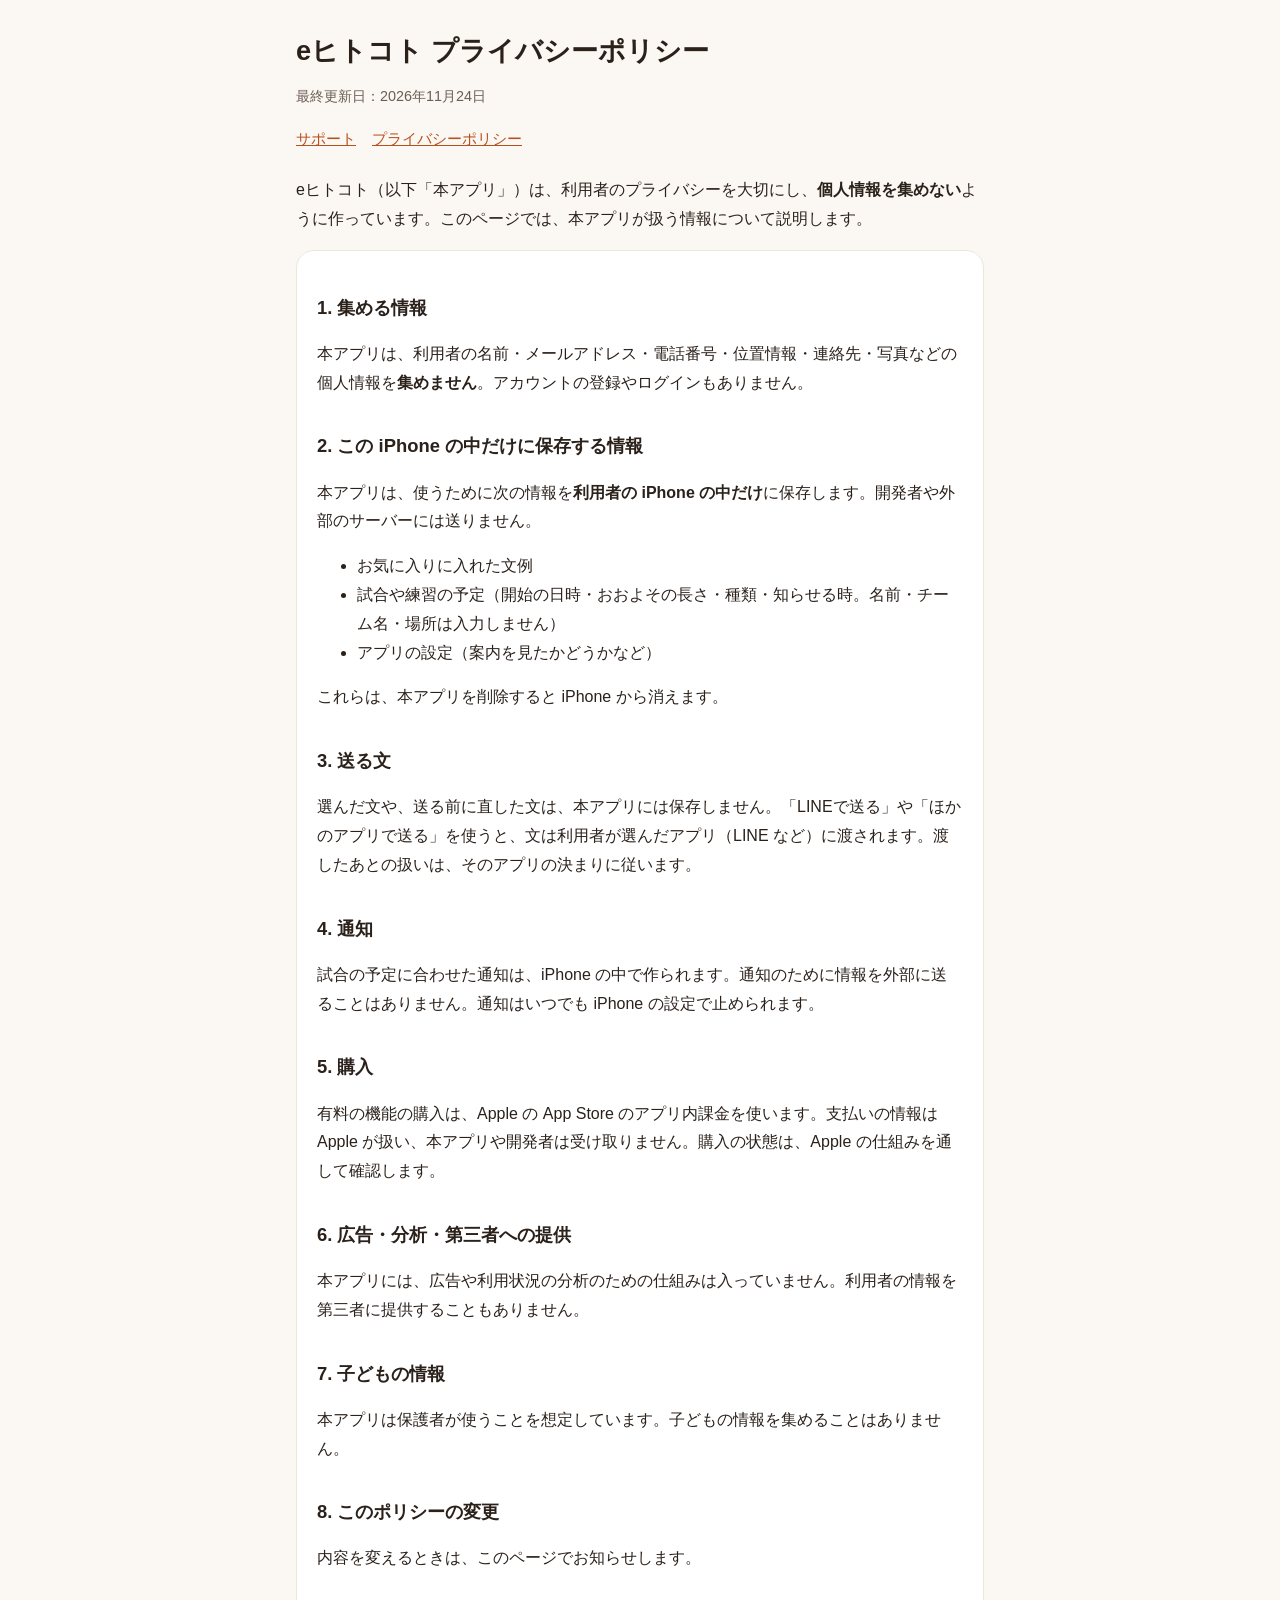
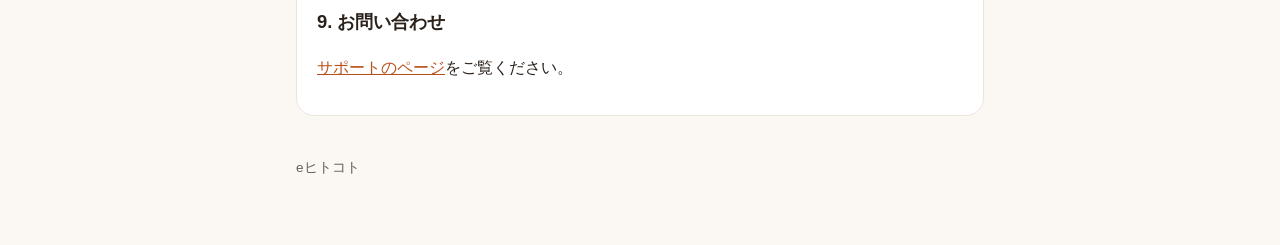
==== privacy.html @ 89ba9e7b "eヒトコトのサポートとプライバシーポリシーのページを追加 Co-Authored-By: Claude Opus 5.5 <noreply@anthropic.com>" ====
<!doctype html>
<html lang="ja">
<head>
<meta charset="utf-8">
<meta name="viewport" content="width=device-width, initial-scale=1">
<title>eヒトコト プライバシーポリシー</title>
<link rel="stylesheet" href="style.css">
</head>
<body>
<main>
<header>
<h1>eヒトコト プライバシーポリシー</h1>
<p class="sub">最終更新日：2026年11月24日</p>
<nav><a href="./">サポート</a><a href="privacy.html">プライバシーポリシー</a></nav>
</header>

<p>eヒトコト（以下「本アプリ」）は、利用者のプライバシーを大切にし、<strong>個人情報を集めない</strong>ように作っています。このページでは、本アプリが扱う情報について説明します。</p>

<div class="card">
<h2>1. 集める情報</h2>
<p>本アプリは、利用者の名前・メールアドレス・電話番号・位置情報・連絡先・写真などの個人情報を<strong>集めません</strong>。アカウントの登録やログインもありません。</p>

<h2>2. この iPhone の中だけに保存する情報</h2>
<p>本アプリは、使うために次の情報を<strong>利用者の iPhone の中だけ</strong>に保存します。開発者や外部のサーバーには送りません。</p>
<ul>
<li>お気に入りに入れた文例</li>
<li>試合や練習の予定（開始の日時・おおよその長さ・種類・知らせる時。名前・チーム名・場所は入力しません）</li>
<li>アプリの設定（案内を見たかどうかなど）</li>
</ul>
<p>これらは、本アプリを削除すると iPhone から消えます。</p>

<h2>3. 送る文</h2>
<p>選んだ文や、送る前に直した文は、本アプリには保存しません。「LINEで送る」や「ほかのアプリで送る」を使うと、文は利用者が選んだアプリ（LINE など）に渡されます。渡したあとの扱いは、そのアプリの決まりに従います。</p>

<h2>4. 通知</h2>
<p>試合の予定に合わせた通知は、iPhone の中で作られます。通知のために情報を外部に送ることはありません。通知はいつでも iPhone の設定で止められます。</p>

<h2>5. 購入</h2>
<p>有料の機能の購入は、Apple の App Store のアプリ内課金を使います。支払いの情報は Apple が扱い、本アプリや開発者は受け取りません。購入の状態は、Apple の仕組みを通して確認します。</p>

<h2>6. 広告・分析・第三者への提供</h2>
<p>本アプリには、広告や利用状況の分析のための仕組みは入っていません。利用者の情報を第三者に提供することもありません。</p>

<h2>7. 子どもの情報</h2>
<p>本アプリは保護者が使うことを想定しています。子どもの情報を集めることはありません。</p>

<h2>8. このポリシーの変更</h2>
<p>内容を変えるときは、このページでお知らせします。</p>

<h2>9. お問い合わせ</h2>
<p><a href="./">サポートのページ</a>をご覧ください。</p>
</div>

<footer>eヒトコト</footer>
</main>
</body>
</html>
---- style.css ----
:root{--bg:#FBF7F2;--surface:#FFFFFF;--ink:#2B211B;--sub:#6B5E55;--accent:#B8501C;--line:#EDE6DD}
@media (prefers-color-scheme:dark){:root{--bg:#14171E;--surface:#22252D;--ink:#F5EFE8;--sub:#A9A39D;--accent:#F08D55;--line:#2E323B}}
*{box-sizing:border-box}
body{margin:0;background:var(--bg);color:var(--ink);font-family:-apple-system,BlinkMacSystemFont,"Hiragino Sans","Hiragino Kaku Gothic ProN","Noto Sans JP",sans-serif;line-height:1.8;font-size:16px}
main{max-width:720px;margin:0 auto;padding:32px 16px 64px}
header{margin-bottom:24px}
h1{font-size:1.7rem;margin:0 0 4px;line-height:1.4}
h2{font-size:1.15rem;margin:32px 0 8px}
h3{font-size:1rem;margin:20px 0 4px}
p,li{color:var(--ink)}
.sub{color:var(--sub);font-size:.9rem}
.card{background:var(--surface);border:1px solid var(--line);border-radius:18px;padding:8px 20px 16px;margin:16px 0}
a{color:var(--accent)}
nav{margin-top:8px;font-size:.95rem}
nav a{margin-right:16px}
footer{margin-top:40px;color:var(--sub);font-size:.85rem}
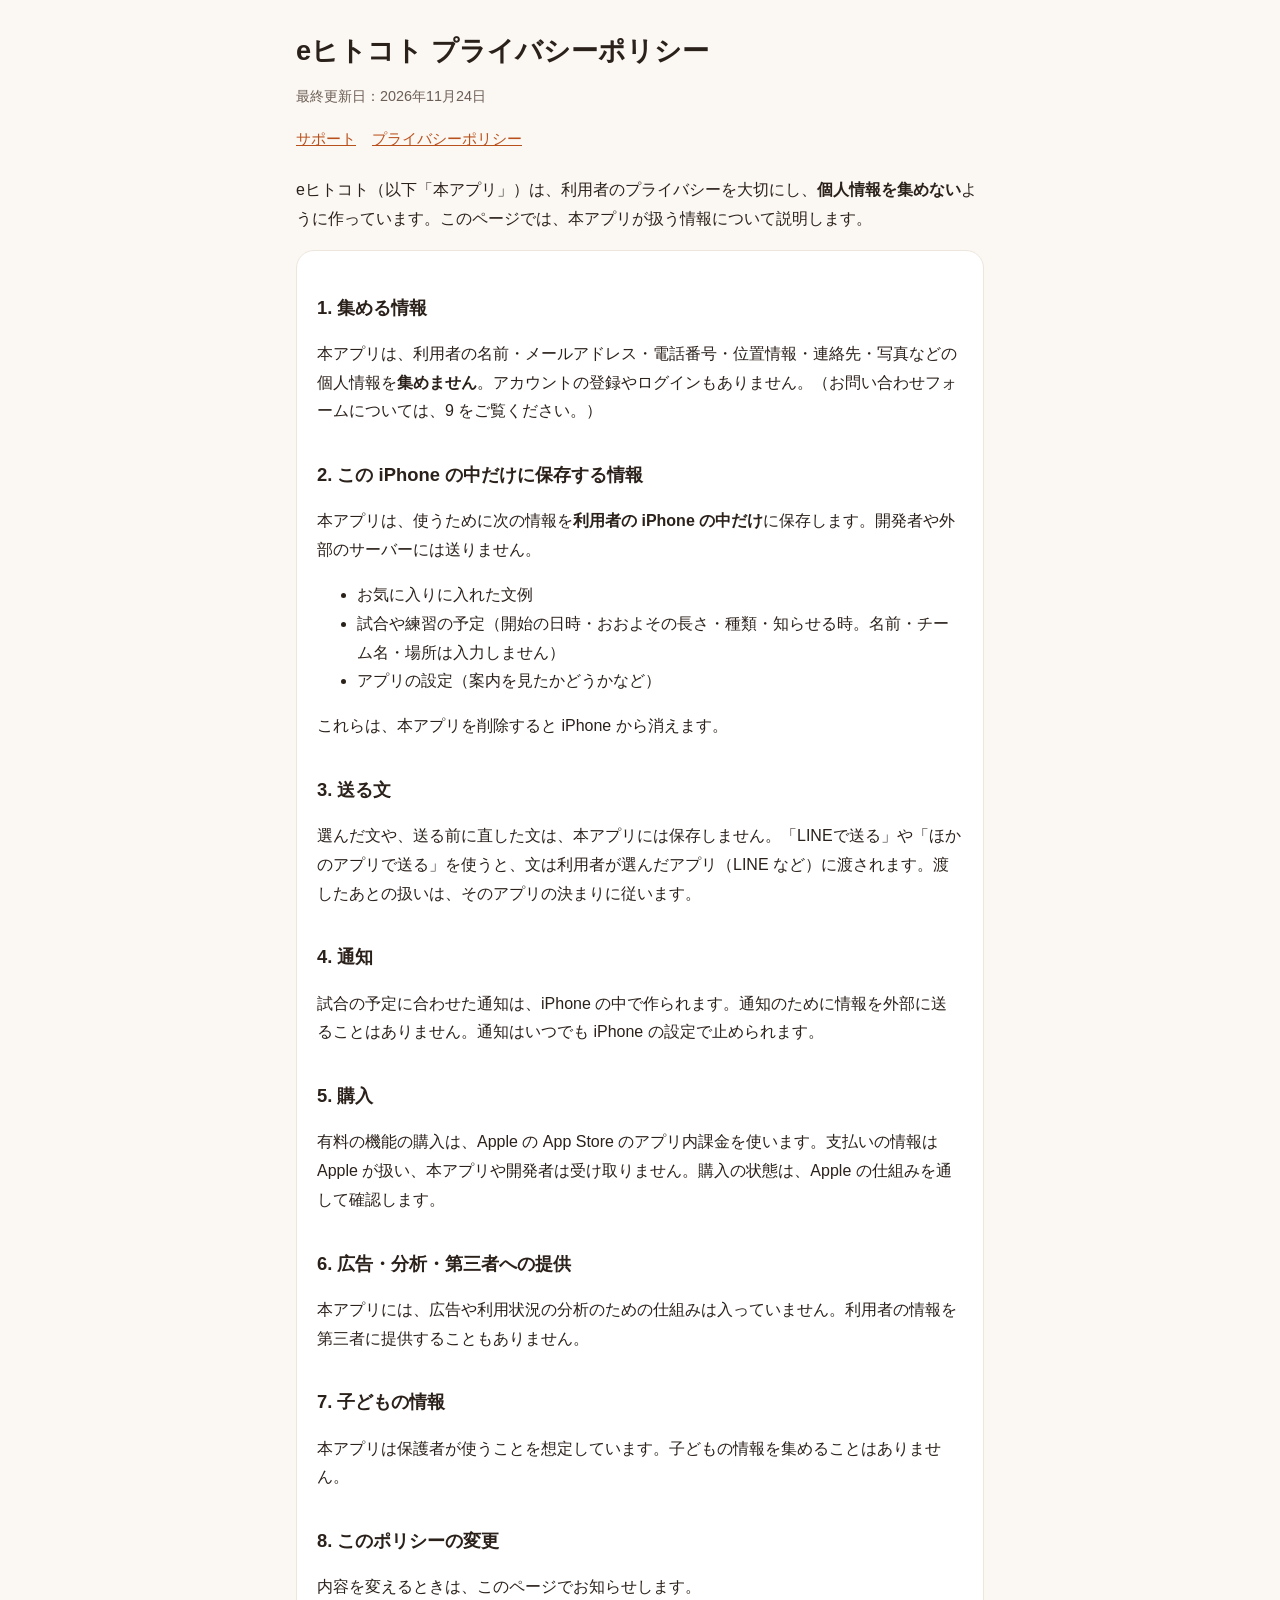
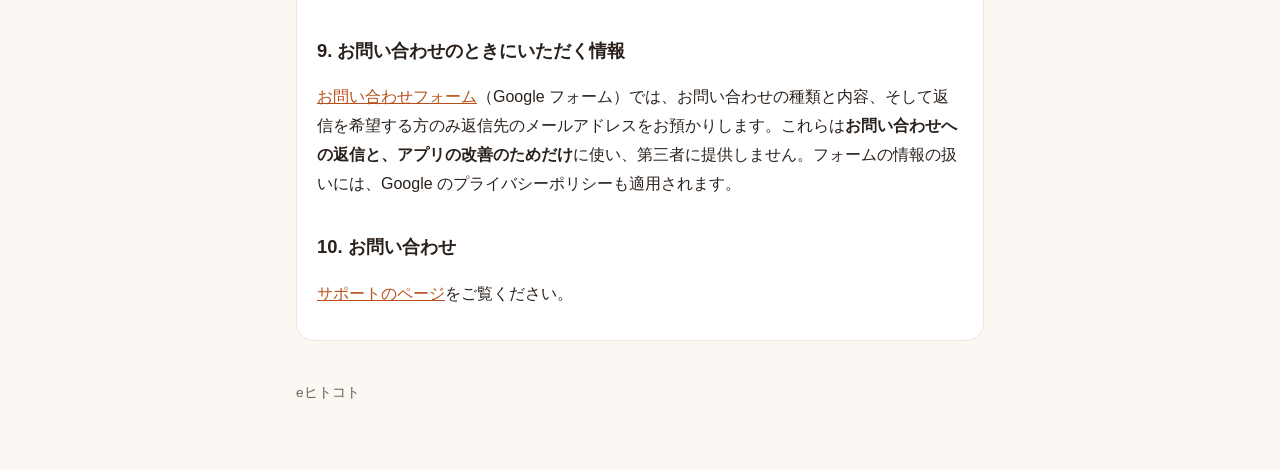
==== commit 43763581: "お問い合わせフォームを追加し、プライバシーポリシーに問い合わせの情報の扱いを追記 Co-Authored-By: Claude Opus 5.5 <noreply@anthropic.com>" ====
--- a/privacy.html
+++ b/privacy.html
@@ -18,7 +18,7 @@
 
 <div class="card">
 <h2>1. 集める情報</h2>
-<p>本アプリは、利用者の名前・メールアドレス・電話番号・位置情報・連絡先・写真などの個人情報を<strong>集めません</strong>。アカウントの登録やログインもありません。</p>
+<p>本アプリは、利用者の名前・メールアドレス・電話番号・位置情報・連絡先・写真などの個人情報を<strong>集めません</strong>。アカウントの登録やログインもありません。（お問い合わせフォームについては、9 をご覧ください。）</p>
 
 <h2>2. この iPhone の中だけに保存する情報</h2>
 <p>本アプリは、使うために次の情報を<strong>利用者の iPhone の中だけ</strong>に保存します。開発者や外部のサーバーには送りません。</p>
@@ -47,7 +47,10 @@
 <h2>8. このポリシーの変更</h2>
 <p>内容を変えるときは、このページでお知らせします。</p>
 
-<h2>9. お問い合わせ</h2>
+<h2>9. お問い合わせのときにいただく情報</h2>
+<p><a href="https://docs.google.com/forms/d/e/1FAIpQLScD2oAu1evdQRWEgT-_iEjSB1zPaZcxFum0x4mUDP0yaQDoIg/viewform" target="_blank" rel="noopener">お問い合わせフォーム</a>（Google フォーム）では、お問い合わせの種類と内容、そして返信を希望する方のみ返信先のメールアドレスをお預かりします。これらは<strong>お問い合わせへの返信と、アプリの改善のためだけ</strong>に使い、第三者に提供しません。フォームの情報の扱いには、Google のプライバシーポリシーも適用されます。</p>
+
+<h2>10. お問い合わせ</h2>
 <p><a href="./">サポートのページ</a>をご覧ください。</p>
 </div>
 
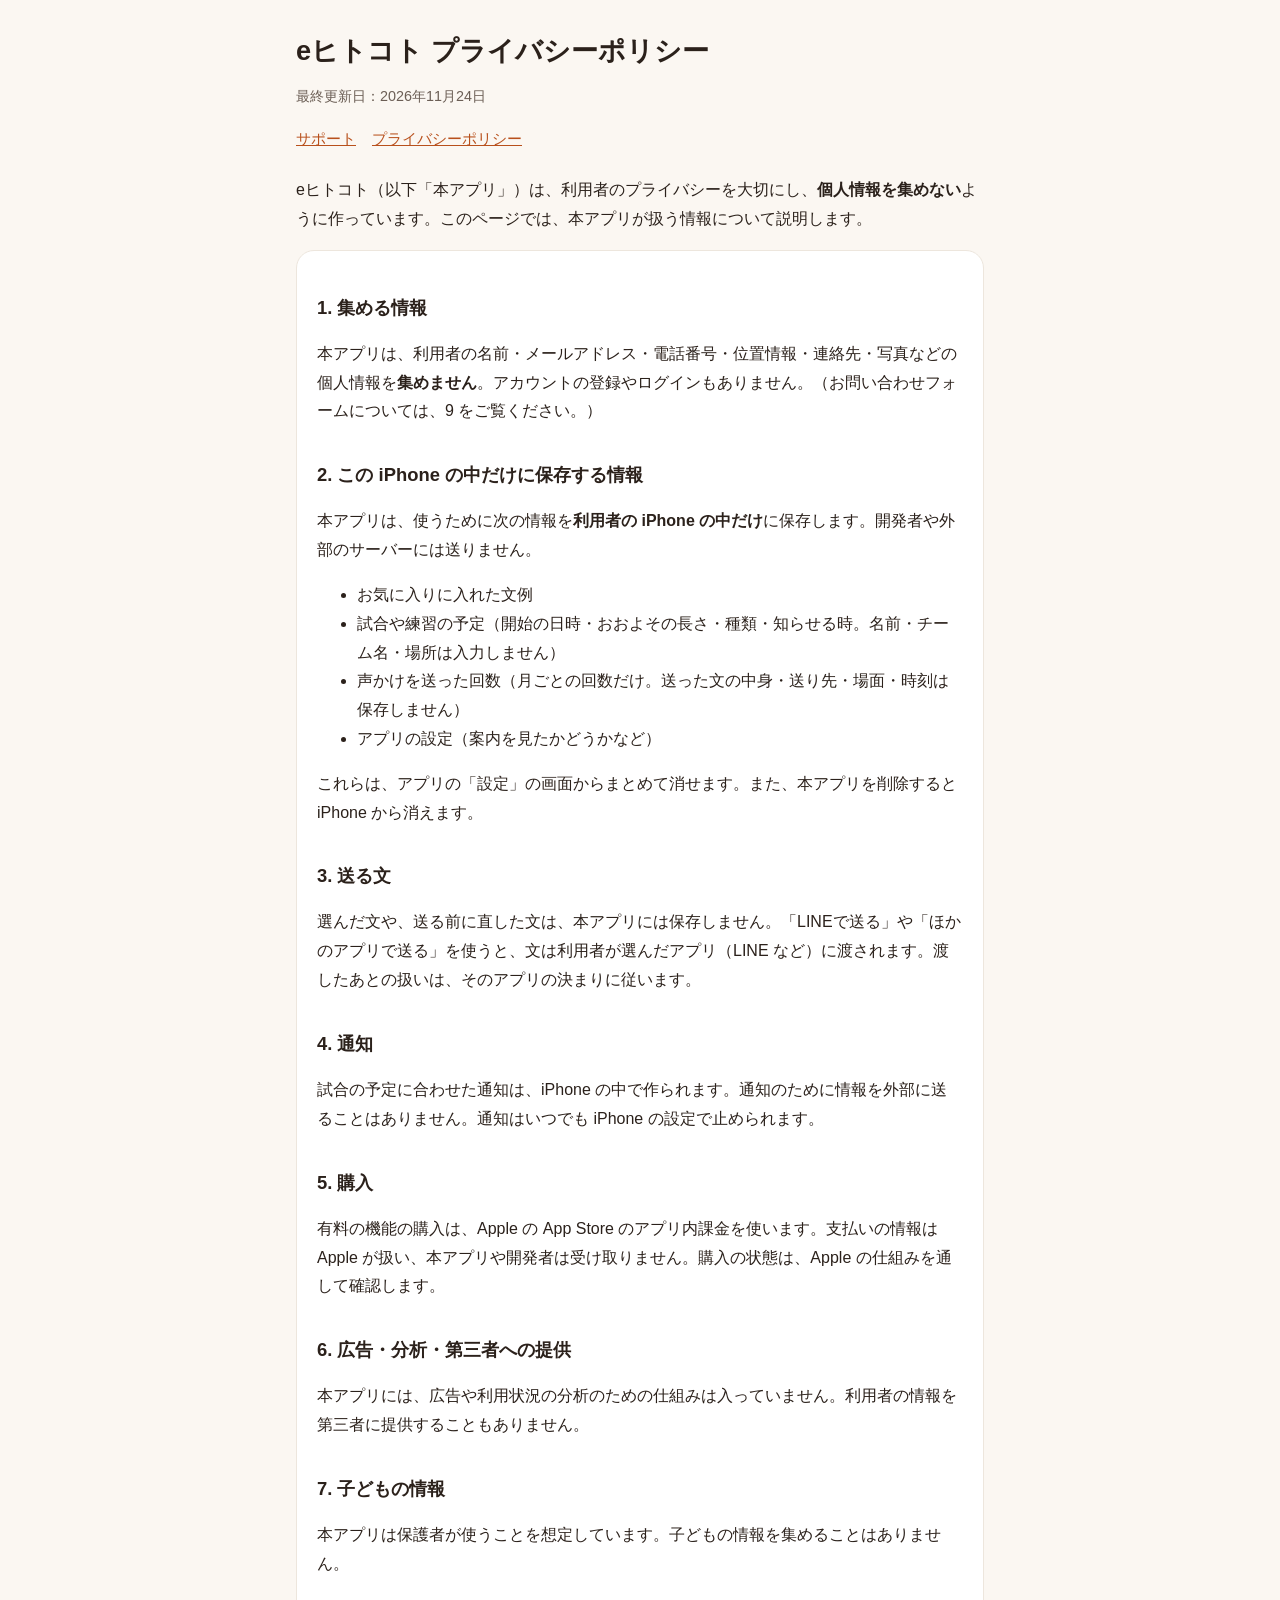
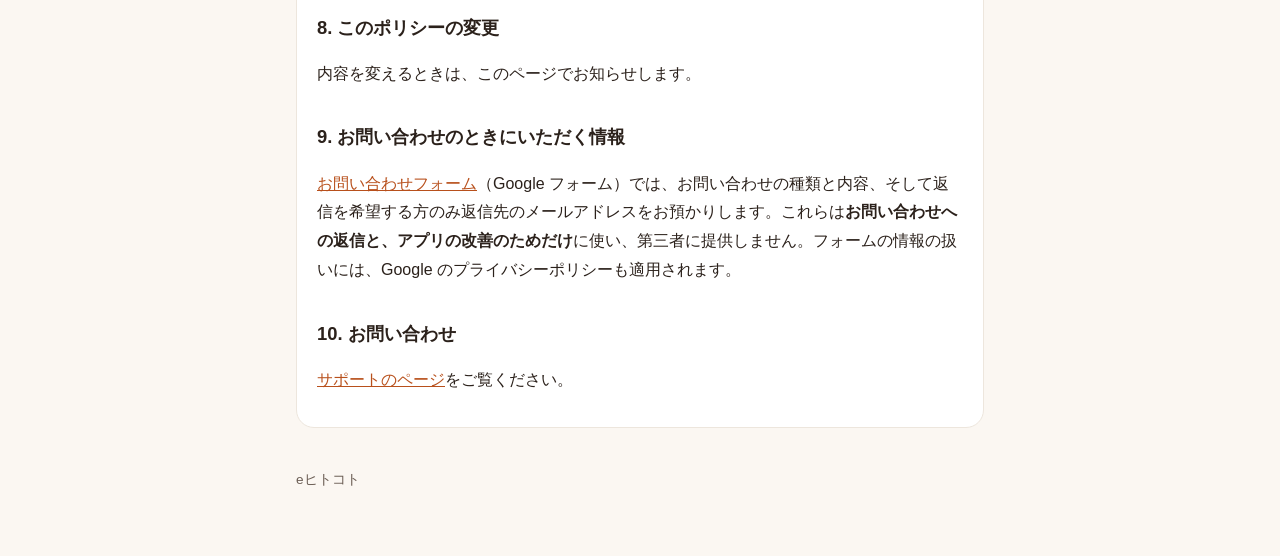
==== commit 1094c392: "プライバシーポリシー：送った回数（月ごとの回数だけ）を端末に保存することを追記 Co-Authored-By: Claude Opus 5.5 <noreply@anthropic.com>" ====
--- a/privacy.html
+++ b/privacy.html
@@ -25,9 +25,10 @@
 <ul>
 <li>お気に入りに入れた文例</li>
 <li>試合や練習の予定（開始の日時・おおよその長さ・種類・知らせる時。名前・チーム名・場所は入力しません）</li>
+<li>声かけを送った回数（月ごとの回数だけ。送った文の中身・送り先・場面・時刻は保存しません）</li>
 <li>アプリの設定（案内を見たかどうかなど）</li>
 </ul>
-<p>これらは、本アプリを削除すると iPhone から消えます。</p>
+<p>これらは、アプリの「設定」の画面からまとめて消せます。また、本アプリを削除すると iPhone から消えます。</p>
 
 <h2>3. 送る文</h2>
 <p>選んだ文や、送る前に直した文は、本アプリには保存しません。「LINEで送る」や「ほかのアプリで送る」を使うと、文は利用者が選んだアプリ（LINE など）に渡されます。渡したあとの扱いは、そのアプリの決まりに従います。</p>
